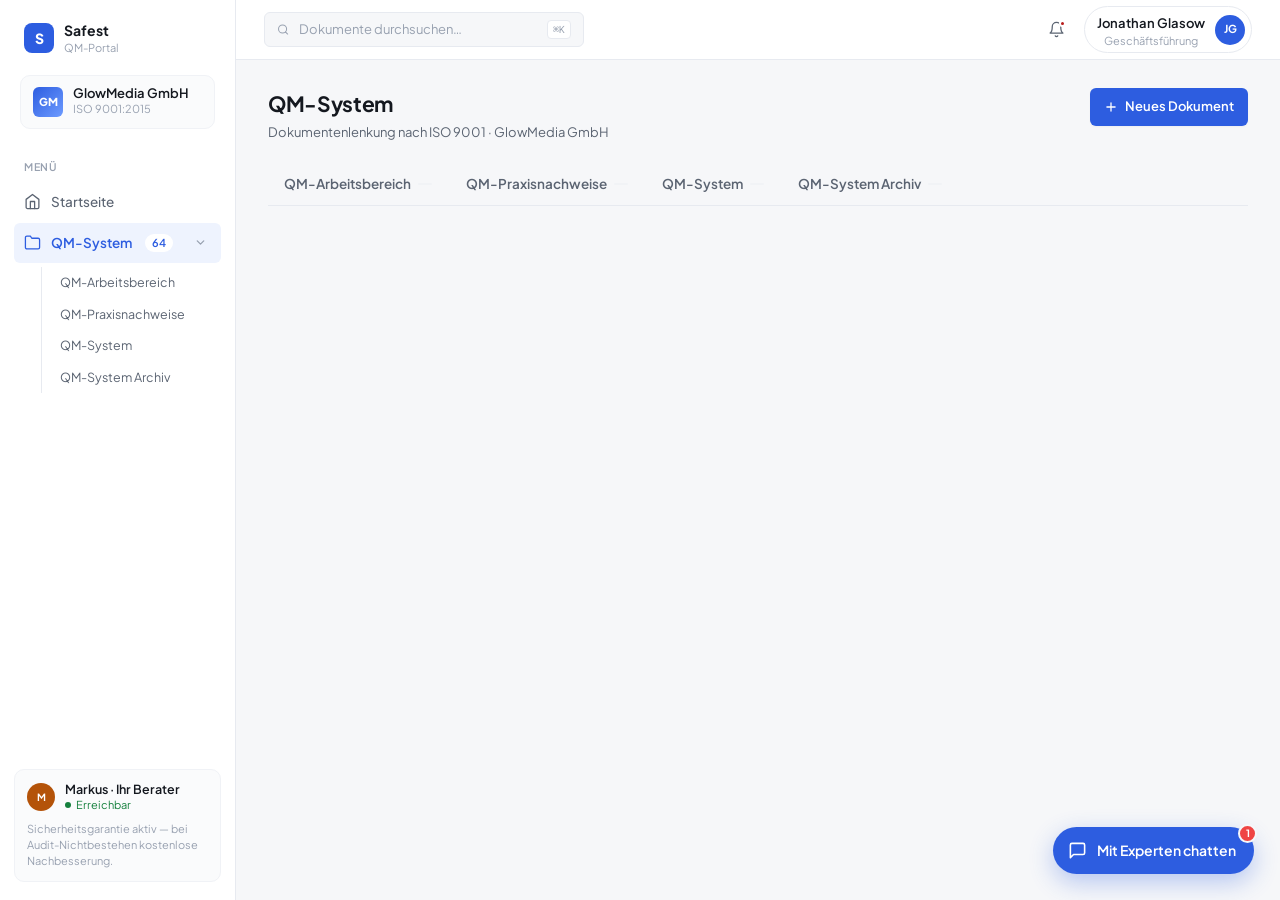
==== qm-system.html @ 7d432a15 "Startseite: Fortschrittsbalken, einklappbares Menue, Experten-Chat - Linkes Untermenue (QM-System) p" ====
<!DOCTYPE html>
<html lang="de">
<head>
  <meta charset="UTF-8" />
  <meta name="viewport" content="width=device-width, initial-scale=1.0" />
  <title>QM-System — QM-Portal · GlowMedia GmbH</title>

  <link rel="preconnect" href="https://fonts.googleapis.com">
  <link rel="preconnect" href="https://fonts.gstatic.com" crossorigin>
  <link href="https://fonts.googleapis.com/css2?family=Plus+Jakarta+Sans:wght@400;500;600;700;800&family=Geist+Mono:wght@400;500&display=swap" rel="stylesheet">

  <link rel="stylesheet" href="styles.css" />
</head>
<body>

<div class="app">

  <!-- ════════ SIDEBAR ════════ -->
  <aside class="sidebar">
    <div class="brand">
      <div class="brand-mark">S</div>
      <div class="brand-text">
        <strong>Safest</strong>
        <span>QM-Portal</span>
      </div>
    </div>

    <div class="customer-block">
      <div class="customer-logo">GM</div>
      <div>
        <div class="customer-block-name">GlowMedia GmbH</div>
        <div class="customer-block-meta">ISO 9001:2015</div>
      </div>
    </div>

    <div class="nav-label">Menü</div>

    <a href="index.html" class="nav-item">
      <svg viewBox="0 0 24 24" fill="none" stroke="currentColor" stroke-width="1.8" stroke-linecap="round" stroke-linejoin="round"><path d="m3 9 9-7 9 7v11a2 2 0 0 1-2 2H5a2 2 0 0 1-2-2z"/><polyline points="9 22 9 12 15 12 15 22"/></svg>
      Startseite
    </a>

    <div class="nav-group">
      <a href="qm-system.html" class="nav-item active">
        <svg viewBox="0 0 24 24" fill="none" stroke="currentColor" stroke-width="1.8" stroke-linecap="round" stroke-linejoin="round"><path d="M22 19a2 2 0 0 1-2 2H4a2 2 0 0 1-2-2V5a2 2 0 0 1 2-2h5l2 3h9a2 2 0 0 1 2 2z"/></svg>
        QM-System
        <span class="nav-badge">64</span>
        <button class="nav-caret" id="nav-caret" aria-label="Untermenü ein-/ausklappen">
          <svg viewBox="0 0 24 24" fill="none" stroke="currentColor" stroke-width="2.4" stroke-linecap="round" stroke-linejoin="round"><polyline points="6 9 12 15 18 9"/></svg>
        </button>
      </a>

      <nav class="nav-sub" id="side-sub">
        <a href="#arbeitsbereich" data-view="arbeitsbereich">QM-Arbeitsbereich</a>
        <a href="#praxisnachweise" data-view="praxisnachweise">QM-Praxisnachweise</a>
        <a href="#system" data-view="system">QM-System</a>
        <a href="#archiv" data-view="archiv">QM-System Archiv</a>
      </nav>
    </div>

    <div class="sidebar-bottom">
      <div class="sidebar-bottom-row">
        <div class="avatar" style="background:#B45309;">M</div>
        <div>
          <strong>Markus · Ihr Berater</strong>
          <span class="status-online">Erreichbar</span>
        </div>
      </div>
      <p>Sicherheitsgarantie aktiv — bei Audit-Nichtbestehen kostenlose Nachbesserung.</p>
    </div>
  </aside>

  <!-- ════════ TOPBAR ════════ -->
  <header class="topbar">
    <div class="topbar-search">
      <svg width="15" height="15" viewBox="0 0 24 24" fill="none" stroke="currentColor" stroke-width="2" stroke-linecap="round" stroke-linejoin="round"><circle cx="11" cy="11" r="8"/><line x1="21" y1="21" x2="16.65" y2="16.65"/></svg>
      <input type="text" placeholder="Dokumente durchsuchen…" />
      <kbd>⌘K</kbd>
    </div>
    <div class="topbar-spacer"></div>
    <div class="topbar-right">
      <button class="icon-btn" aria-label="Benachrichtigungen">
        <svg width="17" height="17" viewBox="0 0 24 24" fill="none" stroke="currentColor" stroke-width="1.8" stroke-linecap="round" stroke-linejoin="round"><path d="M6 8a6 6 0 0 1 12 0c0 7 3 9 3 9H3s3-2 3-9"/><path d="M10.3 21a1.94 1.94 0 0 0 3.4 0"/></svg>
        <span class="dot"></span>
      </button>
      <button class="user-chip">
        <div>
          <span class="user-chip-name">Jonathan Glasow</span>
          <span class="user-chip-role">Geschäftsführung</span>
        </div>
        <div class="avatar" style="background:#2D5DE0;">JG</div>
      </button>
    </div>
  </header>

  <!-- ════════ MAIN ════════ -->
  <main class="main">

    <div class="page-head fade">
      <div>
        <h1>QM-System</h1>
        <div class="sub">Dokumentenlenkung nach ISO 9001 · GlowMedia GmbH</div>
      </div>
      <button class="btn btn-primary">
        <svg width="14" height="14" viewBox="0 0 24 24" fill="none" stroke="currentColor" stroke-width="2.2" stroke-linecap="round" stroke-linejoin="round"><line x1="12" y1="5" x2="12" y2="19"/><line x1="5" y1="12" x2="19" y2="12"/></svg>
        Neues Dokument
      </button>
    </div>

    <!-- TABS -->
    <nav class="tabs fade d1" id="tabs">
      <button class="tab" data-view="arbeitsbereich">QM-Arbeitsbereich <span class="count" id="count-ab"></span></button>
      <button class="tab" data-view="praxisnachweise">QM-Praxisnachweise <span class="count" id="count-pn"></span></button>
      <button class="tab" data-view="system">QM-System <span class="count" id="count-sys"></span></button>
      <button class="tab" data-view="archiv">QM-System Archiv <span class="count" id="count-ar"></span></button>
    </nav>

    <!-- VIEW CONTAINER (JS-rendered) -->
    <div id="view"></div>

  </main>
</div>

<!-- ════════ CHAT-WIDGET ════════ -->
<button class="chat-fab" id="chat-fab">
  <svg viewBox="0 0 24 24" fill="none" stroke="currentColor" stroke-width="2" stroke-linecap="round" stroke-linejoin="round"><path d="M21 15a2 2 0 0 1-2 2H7l-4 4V5a2 2 0 0 1 2-2h14a2 2 0 0 1 2 2z"/></svg>
  <span class="chat-fab-label">Mit Experten chatten</span>
  <span class="fab-badge">1</span>
</button>

<div class="chat-panel" id="chat-panel">
  <header class="chat-head">
    <div class="avatar" style="background:#B45309;">M</div>
    <div class="chat-head-meta">
      <strong>Markus Brandt</strong>
      <span>Ihr QM-Experte · Erreichbar</span>
    </div>
    <button class="chat-close" id="chat-close" aria-label="Chat schließen">
      <svg width="18" height="18" viewBox="0 0 24 24" fill="none" stroke="currentColor" stroke-width="2.2" stroke-linecap="round" stroke-linejoin="round"><line x1="18" y1="6" x2="6" y2="18"/><line x1="6" y1="6" x2="18" y2="18"/></svg>
    </button>
  </header>

  <div class="chat-body" id="chat-body">
    <div class="chat-day">Heute</div>
  </div>

  <div class="chat-suggestions" id="chat-suggestions">
    <button class="chat-chip">Was ist der nächste Schritt?</button>
    <button class="chat-chip">Wie passe ich ein Formblatt an?</button>
    <button class="chat-chip">Wann ist mein Audit?</button>
  </div>

  <form class="chat-input-bar" id="chat-form">
    <input type="text" id="chat-input" placeholder="Nachricht an Markus schreiben…" autocomplete="off" />
    <button type="submit" class="chat-send" aria-label="Senden">
      <svg viewBox="0 0 24 24" fill="none" stroke="currentColor" stroke-width="2" stroke-linecap="round" stroke-linejoin="round"><line x1="22" y1="2" x2="11" y2="13"/><polygon points="22 2 15 22 11 13 2 9 22 2"/></svg>
    </button>
  </form>
</div>

<script src="data.js"></script>
<script src="app.js"></script>
</body>
</html>
---- styles.css ----
/* ============================================
   SAFEST QM-PORTAL — STYLES
   Clean business SaaS · light · table-focused
   ============================================ */

:root {
  /* Surfaces */
  --bg: #F6F7F9;
  --surface: #FFFFFF;
  --surface-2: #FAFBFC;

  /* Brand */
  --primary: #2D5DE0;
  --primary-hover: #2450C4;
  --primary-soft: #EEF3FE;
  --primary-border: #C9D8F8;

  /* Text */
  --text: #14181F;
  --text-soft: #5B6472;
  --text-faint: #98A1B0;

  /* Lines */
  --border: #E7EAF0;
  --border-soft: #F0F2F6;

  /* Status */
  --green: #15803D;       --green-bg: #E7F6ED;
  --amber: #B45309;       --amber-bg: #FCF1DF;
  --gray-s: #5B6472;      --gray-bg: #F1F3F6;
  --red: #B91C1C;         --red-bg: #FBE9E9;
  --violet: #6D28D9;      --violet-bg: #F1EBFD;
  --teal: #0D9488;        --teal-bg: #E4F5F3;
  --orange: #C2570B;      --orange-bg: #FDEFE2;

  /* Radii & shadow */
  --r-sm: 6px;
  --r: 10px;
  --r-lg: 14px;
  --shadow-xs: 0 1px 2px rgba(16, 24, 40, 0.04);
  --shadow: 0 1px 3px rgba(16, 24, 40, 0.06), 0 1px 2px rgba(16, 24, 40, 0.04);
  --shadow-lg: 0 6px 16px rgba(16, 24, 40, 0.08);

  /* Type */
  --font: 'Plus Jakarta Sans', -apple-system, BlinkMacSystemFont, 'Segoe UI', sans-serif;
  --mono: 'Geist Mono', 'SF Mono', Menlo, monospace;
}

/* ── Reset ───────────────────────────────── */
*, *::before, *::after { box-sizing: border-box; margin: 0; padding: 0; }
html { -webkit-text-size-adjust: 100%; }
body {
  font-family: var(--font);
  font-size: 14px;
  line-height: 1.5;
  color: var(--text);
  background: var(--bg);
  -webkit-font-smoothing: antialiased;
  min-height: 100vh;
}
a { color: inherit; text-decoration: none; }
button { font: inherit; cursor: pointer; border: none; background: none; color: inherit; }
ul, ol { list-style: none; }
input, select { font: inherit; }

/* ============================================
   APP SHELL
   ============================================ */
.app {
  display: grid;
  grid-template-columns: 236px 1fr;
  grid-template-rows: 60px 1fr;
  grid-template-areas: "sidebar topbar" "sidebar main";
  min-height: 100vh;
}

/* ── Topbar ──────────────────────────────── */
.topbar {
  grid-area: topbar;
  background: var(--surface);
  border-bottom: 1px solid var(--border);
  display: flex;
  align-items: center;
  gap: 16px;
  padding: 0 28px;
  position: sticky;
  top: 0;
  z-index: 40;
}

.topbar-search {
  display: flex;
  align-items: center;
  gap: 10px;
  background: var(--bg);
  border: 1px solid var(--border);
  border-radius: var(--r-sm);
  padding: 7px 12px;
  width: 320px;
  color: var(--text-faint);
  transition: border-color 0.15s ease, box-shadow 0.15s ease;
}
.topbar-search:focus-within {
  border-color: var(--primary);
  box-shadow: 0 0 0 3px var(--primary-soft);
}
.topbar-search input {
  border: none;
  background: none;
  outline: none;
  width: 100%;
  font-size: 13px;
  color: var(--text);
}
.topbar-search input::placeholder { color: var(--text-faint); }
.topbar-search kbd {
  font-family: var(--mono);
  font-size: 10px;
  color: var(--text-faint);
  background: var(--surface);
  border: 1px solid var(--border);
  border-radius: 4px;
  padding: 1px 5px;
  white-space: nowrap;
}

.topbar-spacer { flex: 1; }

.topbar-right {
  display: flex;
  align-items: center;
  gap: 10px;
}

.icon-btn {
  width: 36px; height: 36px;
  display: grid; place-items: center;
  border-radius: var(--r-sm);
  color: var(--text-soft);
  position: relative;
  transition: background 0.15s ease;
}
.icon-btn:hover { background: var(--bg); }
.icon-btn .dot {
  position: absolute; top: 8px; right: 8px;
  width: 7px; height: 7px;
  background: var(--red);
  border: 2px solid var(--surface);
  border-radius: 50%;
}

.user-chip {
  display: flex;
  align-items: center;
  gap: 10px;
  padding: 5px 6px 5px 12px;
  border: 1px solid var(--border);
  border-radius: 999px;
  transition: border-color 0.15s ease;
}
.user-chip:hover { border-color: #D5DAE3; }
.user-chip-name { font-size: 13px; font-weight: 600; }
.user-chip-role { font-size: 11px; color: var(--text-faint); display: block; line-height: 1.2; }

.avatar {
  width: 30px; height: 30px;
  border-radius: 50%;
  display: grid; place-items: center;
  font-size: 11px;
  font-weight: 700;
  color: #fff;
  flex-shrink: 0;
}

/* ── Sidebar ─────────────────────────────── */
.sidebar {
  grid-area: sidebar;
  background: var(--surface);
  border-right: 1px solid var(--border);
  display: flex;
  flex-direction: column;
  padding: 18px 14px;
  gap: 2px;
}

.brand {
  display: flex;
  align-items: center;
  gap: 10px;
  padding: 4px 10px 18px;
}
.brand-mark {
  width: 30px; height: 30px;
  background: var(--primary);
  color: #fff;
  border-radius: 8px;
  display: grid; place-items: center;
  font-weight: 800;
  font-size: 14px;
}
.brand-text { line-height: 1.15; }
.brand-text strong { font-size: 14px; font-weight: 700; display: block; }
.brand-text span { font-size: 11px; color: var(--text-faint); }

.customer-block {
  margin: 0 6px 16px;
  padding: 10px 12px;
  background: var(--surface-2);
  border: 1px solid var(--border-soft);
  border-radius: var(--r);
  display: flex;
  align-items: center;
  gap: 10px;
}
.customer-logo {
  width: 30px; height: 30px;
  border-radius: var(--r-sm);
  background: linear-gradient(135deg, #2D5DE0, #6D9BFF);
  color: #fff;
  display: grid; place-items: center;
  font-size: 11px;
  font-weight: 800;
}
.customer-block-name { font-size: 13px; font-weight: 600; line-height: 1.2; }
.customer-block-meta { font-size: 11px; color: var(--text-faint); }

.nav-label {
  font-size: 10.5px;
  font-weight: 600;
  text-transform: uppercase;
  letter-spacing: 0.07em;
  color: var(--text-faint);
  padding: 12px 10px 6px;
}

.nav-item {
  display: flex;
  align-items: center;
  gap: 10px;
  padding: 9px 10px;
  border-radius: var(--r-sm);
  font-size: 13.5px;
  font-weight: 500;
  color: var(--text-soft);
  transition: all 0.12s ease;
}
.nav-item:hover { background: var(--bg); color: var(--text); }
.nav-item.active {
  background: var(--primary-soft);
  color: var(--primary);
  font-weight: 600;
}
.nav-item svg { width: 17px; height: 17px; flex-shrink: 0; }
.nav-badge {
  margin-left: auto;
  font-size: 11px;
  font-weight: 600;
  background: var(--primary-soft);
  color: var(--primary);
  border-radius: 999px;
  padding: 1px 7px;
}
.nav-item.active .nav-badge { background: #fff; }

/* Collapsible nav group (QM-System + Untermenü) */
.nav-group { display: flex; flex-direction: column; }
.nav-caret {
  width: 22px; height: 22px;
  display: grid; place-items: center;
  border-radius: 5px;
  color: var(--text-faint);
  margin-left: 6px;
  flex-shrink: 0;
  transition: transform 0.2s ease, background 0.12s ease, color 0.12s ease;
}
.nav-caret:hover { background: rgba(20,24,31,0.06); color: var(--text-soft); }
.nav-caret svg { width: 13px; height: 13px; }
.nav-caret.collapsed { transform: rotate(-90deg); }

/* Sub-nav (Reiter als Sidebar-Unterpunkte sichtbar) */
.nav-sub {
  margin-left: 27px;
  border-left: 1px solid var(--border);
  padding-left: 10px;
  display: flex;
  flex-direction: column;
  gap: 1px;
  margin: 4px 0 4px 27px;
  overflow: hidden;
  max-height: 220px;
  opacity: 1;
  transition: max-height 0.24s ease, opacity 0.18s ease, margin 0.24s ease;
}
.nav-sub.collapsed {
  max-height: 0;
  opacity: 0;
  margin-top: 0;
  margin-bottom: 0;
  pointer-events: none;
}
.nav-sub a {
  font-size: 12.5px;
  color: var(--text-soft);
  padding: 6px 8px;
  border-radius: var(--r-sm);
  transition: all 0.12s ease;
}
.nav-sub a:hover { background: var(--bg); color: var(--text); }
.nav-sub a.active { color: var(--primary); font-weight: 600; background: var(--primary-soft); }

.sidebar-bottom {
  margin-top: auto;
  padding: 12px;
  background: var(--surface-2);
  border: 1px solid var(--border-soft);
  border-radius: var(--r);
}
.sidebar-bottom-row {
  display: flex;
  align-items: center;
  gap: 10px;
  margin-bottom: 8px;
}
.sidebar-bottom-row .avatar { width: 28px; height: 28px; font-size: 10px; }
.sidebar-bottom strong { font-size: 12.5px; font-weight: 600; display: block; line-height: 1.2; }
.sidebar-bottom .status-online {
  font-size: 11px;
  color: var(--green);
  display: flex; align-items: center; gap: 5px;
}
.sidebar-bottom .status-online::before {
  content: ''; width: 6px; height: 6px; border-radius: 50%; background: var(--green);
}
.sidebar-bottom p {
  font-size: 11px;
  color: var(--text-faint);
  line-height: 1.45;
}

/* ── Main ────────────────────────────────── */
.main {
  grid-area: main;
  padding: 28px 32px 64px;
  max-width: 1280px;
  width: 100%;
}

/* ============================================
   PAGE HEADER
   ============================================ */
.page-head {
  display: flex;
  align-items: flex-start;
  justify-content: space-between;
  gap: 20px;
  margin-bottom: 22px;
}
.page-head h1 {
  font-size: 21px;
  font-weight: 700;
  letter-spacing: -0.015em;
  margin-bottom: 3px;
}
.page-head .sub {
  font-size: 13px;
  color: var(--text-soft);
}

/* ============================================
   BUTTONS
   ============================================ */
.btn {
  display: inline-flex;
  align-items: center;
  gap: 7px;
  padding: 9px 14px;
  border-radius: var(--r-sm);
  font-size: 13px;
  font-weight: 600;
  white-space: nowrap;
  transition: all 0.13s ease;
}
.btn-primary { background: var(--primary); color: #fff; box-shadow: var(--shadow-xs); }
.btn-primary:hover { background: var(--primary-hover); }
.btn-ghost {
  background: var(--surface);
  border: 1px solid var(--border);
  color: var(--text-soft);
}
.btn-ghost:hover { border-color: #D5DAE3; color: var(--text); }
.btn-sm { padding: 6px 11px; font-size: 12.5px; }

/* ============================================
   KPI CARDS
   ============================================ */
.kpi-grid {
  display: grid;
  grid-template-columns: repeat(4, 1fr);
  gap: 14px;
  margin-bottom: 22px;
}
.kpi {
  background: var(--surface);
  border: 1px solid var(--border);
  border-radius: var(--r);
  padding: 16px 18px;
  display: flex;
  gap: 14px;
  align-items: flex-start;
  box-shadow: var(--shadow-xs);
}
.kpi-tile {
  width: 40px; height: 40px;
  border-radius: var(--r-sm);
  display: grid; place-items: center;
  flex-shrink: 0;
}
.kpi-tile svg { width: 19px; height: 19px; }
.kpi-tile.blue   { background: var(--primary-soft); color: var(--primary); }
.kpi-tile.green  { background: var(--green-bg); color: var(--green); }
.kpi-tile.amber  { background: var(--amber-bg); color: var(--amber); }
.kpi-tile.violet { background: var(--violet-bg); color: var(--violet); }
.kpi-tile.teal   { background: var(--teal-bg); color: var(--teal); }
.kpi-tile.orange { background: var(--orange-bg); color: var(--orange); }

.kpi-label {
  font-size: 12px;
  font-weight: 500;
  color: var(--text-soft);
  margin-bottom: 2px;
}
.kpi-value {
  font-size: 22px;
  font-weight: 700;
  letter-spacing: -0.02em;
  line-height: 1.15;
  font-variant-numeric: tabular-nums;
}
.kpi-value small { font-size: 13px; font-weight: 600; color: var(--text-faint); margin-left: 2px; }
.kpi-meta {
  font-size: 11.5px;
  color: var(--text-faint);
  margin-top: 2px;
  display: flex; align-items: center; gap: 5px;
}
.kpi-meta.good { color: var(--green); }
.kpi-meta.warn { color: var(--amber); }

/* ============================================
   CARDS / PANELS
   ============================================ */
.panel {
  background: var(--surface);
  border: 1px solid var(--border);
  border-radius: var(--r);
  box-shadow: var(--shadow-xs);
  overflow: hidden;
}
.panel-head {
  display: flex;
  align-items: center;
  justify-content: space-between;
  padding: 14px 18px;
  border-bottom: 1px solid var(--border-soft);
}
.panel-head h2 { font-size: 14.5px; font-weight: 700; }
.panel-head a { font-size: 12.5px; font-weight: 600; color: var(--primary); }
.panel-head a:hover { text-decoration: underline; }

.dash-cols {
  display: grid;
  grid-template-columns: 1.6fr 1fr;
  gap: 14px;
  margin-bottom: 22px;
  align-items: start;
}

/* Task rows (dashboard) */
.task-row {
  display: grid;
  grid-template-columns: 1fr auto auto;
  gap: 14px;
  align-items: center;
  padding: 12px 18px;
  border-bottom: 1px solid var(--border-soft);
  transition: background 0.12s ease;
}
.task-row:last-child { border-bottom: none; }
.task-row:hover { background: var(--surface-2); }
.task-doc {
  display: flex;
  align-items: center;
  gap: 11px;
  min-width: 0;
}
.task-doc-text { min-width: 0; }
.task-doc-title {
  font-size: 13.5px;
  font-weight: 600;
  white-space: nowrap; overflow: hidden; text-overflow: ellipsis;
}
.task-doc-sub { font-size: 12px; color: var(--text-faint); }
.task-due {
  font-family: var(--mono);
  font-size: 11.5px;
  color: var(--text-soft);
  white-space: nowrap;
}

.doc-ico {
  width: 32px; height: 32px;
  border-radius: var(--r-sm);
  display: grid; place-items: center;
  flex-shrink: 0;
  background: var(--gray-bg);
  color: var(--text-soft);
}
.doc-ico svg { width: 15px; height: 15px; }

/* Mini avatar with name */
.owner {
  display: inline-flex;
  align-items: center;
  gap: 7px;
  font-size: 12.5px;
  color: var(--text-soft);
  white-space: nowrap;
}
.owner .avatar { width: 22px; height: 22px; font-size: 9px; }

/* Activity feed */
.feed-item {
  display: flex;
  gap: 11px;
  padding: 11px 18px;
  border-bottom: 1px solid var(--border-soft);
  align-items: flex-start;
}
.feed-item:last-child { border-bottom: none; }
.feed-item .avatar { width: 26px; height: 26px; font-size: 9.5px; margin-top: 1px; }
.feed-text { font-size: 12.5px; color: var(--text-soft); line-height: 1.45; }
.feed-text strong { color: var(--text); font-weight: 600; }
.feed-time {
  font-size: 11px;
  color: var(--text-faint);
  margin-top: 2px;
  display: block;
}

/* ============================================
   STATUS PILLS
   ============================================ */
.pill {
  display: inline-flex;
  align-items: center;
  gap: 6px;
  padding: 3px 9px;
  border-radius: 999px;
  font-size: 11.5px;
  font-weight: 600;
  white-space: nowrap;
}
.pill::before { content: ''; width: 5px; height: 5px; border-radius: 50%; background: currentColor; }
.pill.ok     { background: var(--green-bg); color: var(--green); }
.pill.review { background: var(--amber-bg); color: var(--amber); }
.pill.draft  { background: var(--gray-bg);  color: var(--gray-s); }
.pill.wait   { background: var(--amber-bg); color: var(--amber); }
.pill.open   { background: var(--primary-soft); color: var(--primary); }
.pill.done   { background: var(--green-bg); color: var(--green); }
.pill.arch   { background: var(--gray-bg);  color: var(--text-faint); }

/* ============================================
   TABS
   ============================================ */
.tabs {
  display: flex;
  gap: 2px;
  border-bottom: 1px solid var(--border);
  margin-bottom: 20px;
}
.tab {
  padding: 10px 16px;
  font-size: 13.5px;
  font-weight: 600;
  color: var(--text-soft);
  border-bottom: 2px solid transparent;
  margin-bottom: -1px;
  display: flex;
  align-items: center;
  gap: 7px;
  transition: color 0.13s ease;
}
.tab:hover { color: var(--text); }
.tab.active { color: var(--primary); border-bottom-color: var(--primary); }
.tab .count {
  font-size: 11px;
  font-weight: 600;
  background: var(--gray-bg);
  color: var(--text-soft);
  border-radius: 999px;
  padding: 1px 7px;
}
.tab.active .count { background: var(--primary-soft); color: var(--primary); }

/* ============================================
   FOLDER CARDS
   ============================================ */
.folder-grid {
  display: grid;
  grid-template-columns: repeat(2, 1fr);
  gap: 14px;
}
.folder-card {
  background: var(--surface);
  border: 1px solid var(--border);
  border-radius: var(--r);
  padding: 18px;
  display: flex;
  gap: 14px;
  align-items: flex-start;
  cursor: pointer;
  transition: all 0.15s ease;
  box-shadow: var(--shadow-xs);
}
.folder-card:hover {
  border-color: var(--primary-border);
  box-shadow: var(--shadow);
  transform: translateY(-1px);
}
.folder-tile {
  width: 42px; height: 42px;
  border-radius: var(--r-sm);
  display: grid; place-items: center;
  flex-shrink: 0;
}
.folder-tile svg { width: 20px; height: 20px; }
.folder-tile.blue   { background: var(--primary-soft); color: var(--primary); }
.folder-tile.violet { background: var(--violet-bg); color: var(--violet); }
.folder-tile.teal   { background: var(--teal-bg); color: var(--teal); }
.folder-tile.orange { background: var(--orange-bg); color: var(--orange); }

.folder-info { flex: 1; min-width: 0; }
.folder-name { font-size: 14px; font-weight: 700; margin-bottom: 2px; }
.folder-desc { font-size: 12.5px; color: var(--text-soft); margin-bottom: 8px; }
.folder-meta {
  display: flex;
  align-items: center;
  gap: 12px;
  font-size: 12px;
  color: var(--text-faint);
}
.folder-meta strong { color: var(--text-soft); font-weight: 600; }
.folder-arrow { color: var(--text-faint); align-self: center; transition: transform 0.15s ease, color 0.15s ease; }
.folder-card:hover .folder-arrow { transform: translateX(2px); color: var(--primary); }

/* Mini folder cards (dashboard quick access) */
.folder-grid.mini { grid-template-columns: repeat(4, 1fr); }
.folder-grid.mini .folder-card { padding: 14px; flex-direction: column; gap: 10px; }
.folder-grid.mini .folder-desc { display: none; }
.folder-grid.mini .folder-arrow { display: none; }
.folder-grid.mini .folder-name { font-size: 13px; }

/* ============================================
   TOOLBAR (search + filter above tables)
   ============================================ */
.toolbar {
  display: flex;
  align-items: center;
  gap: 10px;
  padding: 14px 18px;
  border-bottom: 1px solid var(--border-soft);
}
.toolbar .spacer { flex: 1; }

.search-field {
  display: flex;
  align-items: center;
  gap: 8px;
  background: var(--bg);
  border: 1px solid var(--border);
  border-radius: var(--r-sm);
  padding: 7px 11px;
  width: 260px;
  color: var(--text-faint);
  transition: border-color 0.15s ease, box-shadow 0.15s ease;
}
.search-field:focus-within {
  border-color: var(--primary);
  box-shadow: 0 0 0 3px var(--primary-soft);
}
.search-field input {
  border: none; background: none; outline: none;
  width: 100%;
  font-size: 13px;
  color: var(--text);
}
.search-field input::placeholder { color: var(--text-faint); }

.select-field {
  position: relative;
}
.select-field select {
  appearance: none;
  background: var(--surface);
  border: 1px solid var(--border);
  border-radius: var(--r-sm);
  padding: 7px 30px 7px 11px;
  font-size: 13px;
  font-weight: 500;
  color: var(--text-soft);
  cursor: pointer;
  outline: none;
}
.select-field select:focus { border-color: var(--primary); }
.select-field::after {
  content: '';
  position: absolute;
  right: 11px; top: 50%;
  transform: translateY(-65%) rotate(45deg);
  width: 6px; height: 6px;
  border-right: 1.5px solid var(--text-faint);
  border-bottom: 1.5px solid var(--text-faint);
  pointer-events: none;
}

/* ============================================
   BREADCRUMB
   ============================================ */
.crumbs {
  display: flex;
  align-items: center;
  gap: 8px;
  font-size: 13px;
  color: var(--text-faint);
  margin-bottom: 14px;
}
.crumbs a { color: var(--text-soft); font-weight: 500; }
.crumbs a:hover { color: var(--primary); }
.crumbs .sep { color: var(--text-faint); }
.crumbs strong { color: var(--text); font-weight: 600; }

/* ============================================
   TABLE
   ============================================ */
.table-wrap { overflow-x: auto; }
table {
  width: 100%;
  border-collapse: collapse;
  font-size: 13.5px;
}
thead th {
  text-align: left;
  font-size: 11px;
  font-weight: 600;
  text-transform: uppercase;
  letter-spacing: 0.05em;
  color: var(--text-faint);
  padding: 10px 18px;
  border-bottom: 1px solid var(--border-soft);
  background: var(--surface-2);
  white-space: nowrap;
}
tbody td {
  padding: 11px 18px;
  border-bottom: 1px solid var(--border-soft);
  vertical-align: middle;
}
tbody tr { transition: background 0.1s ease; }
tbody tr:hover { background: var(--surface-2); }
tbody tr:last-child td { border-bottom: none; }

.cell-doc {
  display: flex;
  align-items: center;
  gap: 11px;
  min-width: 0;
}
.cell-doc-title { font-weight: 600; white-space: nowrap; overflow: hidden; text-overflow: ellipsis; max-width: 380px; }
.doc-id {
  font-family: var(--mono);
  font-size: 11.5px;
  color: var(--text-faint);
  display: block;
}
td .mono { font-family: var(--mono); font-size: 12px; color: var(--text-soft); }
.cell-actions { text-align: right; }
.cell-actions button {
  width: 28px; height: 28px;
  border-radius: var(--r-sm);
  display: inline-grid; place-items: center;
  color: var(--text-faint);
}
.cell-actions button:hover { background: var(--gray-bg); color: var(--text); }

.table-footer {
  display: flex;
  align-items: center;
  justify-content: space-between;
  padding: 12px 18px;
  font-size: 12.5px;
  color: var(--text-faint);
}

.empty-state {
  padding: 48px 20px;
  text-align: center;
  color: var(--text-faint);
  font-size: 13.5px;
}
.empty-state svg { width: 28px; height: 28px; margin-bottom: 8px; opacity: 0.5; }

/* ============================================
   ANIMATIONS — restrained
   ============================================ */
@keyframes fadeUp {
  from { opacity: 0; transform: translateY(6px); }
  to { opacity: 1; transform: none; }
}
.fade { animation: fadeUp 0.4s cubic-bezier(.2,.7,.3,1) both; }
.d1 { animation-delay: 0.04s; }
.d2 { animation-delay: 0.09s; }
.d3 { animation-delay: 0.14s; }
.d4 { animation-delay: 0.19s; }

/* ============================================
   PROGRESS CARD (Startseite)
   ============================================ */
.progress-card {
  background: var(--surface);
  border: 1px solid var(--border);
  border-radius: var(--r);
  box-shadow: var(--shadow-xs);
  padding: 20px 22px;
  margin-bottom: 22px;
}
.progress-card-head {
  display: flex;
  align-items: flex-start;
  justify-content: space-between;
  gap: 16px;
  margin-bottom: 14px;
}
.progress-eyebrow {
  font-size: 11px;
  font-weight: 600;
  text-transform: uppercase;
  letter-spacing: 0.06em;
  color: var(--text-faint);
  margin-bottom: 5px;
}
.progress-step { font-size: 14.5px; color: var(--text-soft); }
.progress-step strong { color: var(--text); font-weight: 700; }
.progress-pct {
  font-size: 28px;
  font-weight: 800;
  letter-spacing: -0.02em;
  color: var(--primary);
  line-height: 1;
  font-variant-numeric: tabular-nums;
}
.progress-pct small { font-size: 16px; font-weight: 700; }

.progress-track {
  height: 9px;
  background: var(--bg);
  border-radius: 999px;
  overflow: hidden;
  margin-bottom: 18px;
}
.progress-fill {
  height: 100%;
  width: 0;
  border-radius: 999px;
  background: linear-gradient(90deg, var(--primary), #6D9BFF);
  transition: width 1.1s cubic-bezier(.3,.7,.3,1);
}

/* Stepper */
.stepper {
  display: flex;
  gap: 0;
}
.step {
  flex: 1;
  display: flex;
  flex-direction: column;
  align-items: center;
  gap: 8px;
  position: relative;
  text-align: center;
}
.step::before {
  content: '';
  position: absolute;
  top: 8px;
  left: -50%;
  width: 100%;
  height: 2px;
  background: var(--border);
}
.step:first-child::before { display: none; }
.step.done::before { background: var(--primary); }
.step.current::before { background: linear-gradient(90deg, var(--primary), var(--border)); }
.step-dot {
  width: 18px; height: 18px;
  border-radius: 50%;
  background: var(--surface);
  border: 2px solid var(--border);
  display: grid; place-items: center;
  position: relative;
  z-index: 1;
  flex-shrink: 0;
}
.step-dot svg { width: 10px; height: 10px; color: #fff; }
.step.done .step-dot { background: var(--primary); border-color: var(--primary); }
.step.current .step-dot {
  border-color: var(--primary);
  box-shadow: 0 0 0 4px var(--primary-soft);
}
.step.current .step-dot::after {
  content: '';
  width: 7px; height: 7px;
  border-radius: 50%;
  background: var(--primary);
}
.step-label {
  font-size: 11.5px;
  font-weight: 500;
  color: var(--text-faint);
  line-height: 1.25;
  max-width: 96px;
}
.step.done .step-label { color: var(--text-soft); }
.step.current .step-label { color: var(--primary); font-weight: 700; }

/* ============================================
   CHAT WIDGET (Experten-Chat)
   ============================================ */
.chat-fab {
  position: fixed;
  right: 26px;
  bottom: 26px;
  z-index: 80;
  display: flex;
  align-items: center;
  gap: 10px;
  background: var(--primary);
  color: #fff;
  padding: 13px 18px 13px 15px;
  border-radius: 999px;
  font-size: 14px;
  font-weight: 600;
  box-shadow: 0 8px 24px rgba(45, 93, 224, 0.32);
  transition: transform 0.16s ease, box-shadow 0.16s ease, opacity 0.2s ease;
}
.chat-fab:hover { transform: translateY(-2px); box-shadow: 0 12px 30px rgba(45, 93, 224, 0.4); }
.chat-fab svg { width: 19px; height: 19px; }
.chat-fab .fab-badge {
  position: absolute;
  top: -3px; right: -3px;
  min-width: 19px; height: 19px;
  background: #EF4444;
  border: 2px solid var(--bg);
  border-radius: 999px;
  font-size: 10px;
  font-weight: 700;
  display: grid; place-items: center;
  padding: 0 4px;
}
.chat-fab.hidden { opacity: 0; pointer-events: none; transform: scale(0.9); }

.chat-panel {
  position: fixed;
  right: 26px;
  bottom: 26px;
  z-index: 90;
  width: 380px;
  max-width: calc(100vw - 36px);
  height: 560px;
  max-height: calc(100vh - 52px);
  background: var(--surface);
  border: 1px solid var(--border);
  border-radius: 16px;
  box-shadow: 0 20px 50px rgba(16, 24, 40, 0.22);
  display: flex;
  flex-direction: column;
  overflow: hidden;
  opacity: 0;
  transform: translateY(16px) scale(0.98);
  pointer-events: none;
  transition: opacity 0.2s ease, transform 0.2s cubic-bezier(.3,.7,.3,1);
}
.chat-panel.open {
  opacity: 1;
  transform: none;
  pointer-events: auto;
}

.chat-head {
  display: flex;
  align-items: center;
  gap: 12px;
  padding: 15px 16px;
  background: var(--primary);
  color: #fff;
}
.chat-head .avatar { width: 38px; height: 38px; font-size: 13px; box-shadow: 0 0 0 2px rgba(255,255,255,0.25); }
.chat-head-meta { flex: 1; line-height: 1.25; }
.chat-head-meta strong { font-size: 14.5px; font-weight: 700; display: block; }
.chat-head-meta span {
  font-size: 11.5px;
  opacity: 0.9;
  display: flex; align-items: center; gap: 6px;
}
.chat-head-meta span::before {
  content: ''; width: 7px; height: 7px; border-radius: 50%;
  background: #4ADE80; box-shadow: 0 0 0 2px rgba(74,222,128,0.3);
}
.chat-close {
  width: 30px; height: 30px;
  border-radius: 7px;
  display: grid; place-items: center;
  color: #fff;
  opacity: 0.85;
  transition: background 0.12s ease, opacity 0.12s ease;
}
.chat-close:hover { background: rgba(255,255,255,0.18); opacity: 1; }

.chat-body {
  flex: 1;
  overflow-y: auto;
  padding: 18px 16px;
  display: flex;
  flex-direction: column;
  gap: 12px;
  background: var(--surface-2);
}
.chat-day {
  text-align: center;
  font-size: 11px;
  color: var(--text-faint);
  margin: 2px 0;
}
.msg {
  display: flex;
  gap: 9px;
  max-width: 86%;
  align-items: flex-end;
}
.msg .avatar { width: 26px; height: 26px; font-size: 9.5px; flex-shrink: 0; }
.msg-bubble {
  padding: 10px 13px;
  border-radius: 14px;
  font-size: 13.5px;
  line-height: 1.5;
}
.msg-time {
  font-size: 10px;
  color: var(--text-faint);
  margin-top: 4px;
  display: block;
}
.msg.in .msg-bubble {
  background: var(--surface);
  border: 1px solid var(--border);
  border-bottom-left-radius: 4px;
  color: var(--text);
}
.msg.out {
  align-self: flex-end;
  flex-direction: row-reverse;
}
.msg.out .msg-bubble {
  background: var(--primary);
  color: #fff;
  border-bottom-right-radius: 4px;
}
.msg.out .msg-time { text-align: right; }

.typing { display: flex; gap: 4px; padding: 12px 14px; }
.typing span {
  width: 7px; height: 7px;
  border-radius: 50%;
  background: var(--text-faint);
  animation: blink 1.2s infinite both;
}
.typing span:nth-child(2) { animation-delay: 0.2s; }
.typing span:nth-child(3) { animation-delay: 0.4s; }
@keyframes blink {
  0%, 60%, 100% { opacity: 0.25; transform: translateY(0); }
  30% { opacity: 1; transform: translateY(-3px); }
}

.chat-suggestions {
  display: flex;
  flex-wrap: wrap;
  gap: 7px;
  padding: 0 16px 12px;
  background: var(--surface-2);
}
.chat-chip {
  font-size: 12px;
  font-weight: 500;
  color: var(--primary);
  background: var(--primary-soft);
  border: 1px solid var(--primary-border);
  border-radius: 999px;
  padding: 6px 12px;
  transition: background 0.12s ease;
}
.chat-chip:hover { background: #E2EBFD; }

.chat-input-bar {
  display: flex;
  align-items: center;
  gap: 8px;
  padding: 12px 14px;
  border-top: 1px solid var(--border);
  background: var(--surface);
}
.chat-input-bar input {
  flex: 1;
  border: 1px solid var(--border);
  border-radius: 999px;
  padding: 10px 15px;
  font-size: 13.5px;
  outline: none;
  background: var(--bg);
  transition: border-color 0.15s ease, box-shadow 0.15s ease;
}
.chat-input-bar input:focus { border-color: var(--primary); box-shadow: 0 0 0 3px var(--primary-soft); background: var(--surface); }
.chat-send {
  width: 40px; height: 40px;
  border-radius: 50%;
  background: var(--primary);
  color: #fff;
  display: grid; place-items: center;
  flex-shrink: 0;
  transition: background 0.13s ease;
}
.chat-send:hover { background: var(--primary-hover); }
.chat-send svg { width: 17px; height: 17px; }

/* ============================================
   RESPONSIVE
   ============================================ */
@media (max-width: 1080px) {
  .kpi-grid { grid-template-columns: repeat(2, 1fr); }
  .dash-cols { grid-template-columns: 1fr; }
  .folder-grid.mini { grid-template-columns: repeat(2, 1fr); }
}
@media (max-width: 860px) {
  .app { grid-template-columns: 1fr; grid-template-areas: "topbar" "main"; }
  .sidebar { display: none; }
  .folder-grid { grid-template-columns: 1fr; }
  .main { padding: 20px 16px 48px; }
  .topbar-search { display: none; }
  .stepper { overflow-x: auto; }
  .step { min-width: 92px; }
  .chat-panel { right: 0; bottom: 0; width: 100vw; height: 100vh; max-height: 100vh; border-radius: 0; }
  .chat-fab { right: 16px; bottom: 16px; }
  .chat-fab .chat-fab-label { display: none; }
}
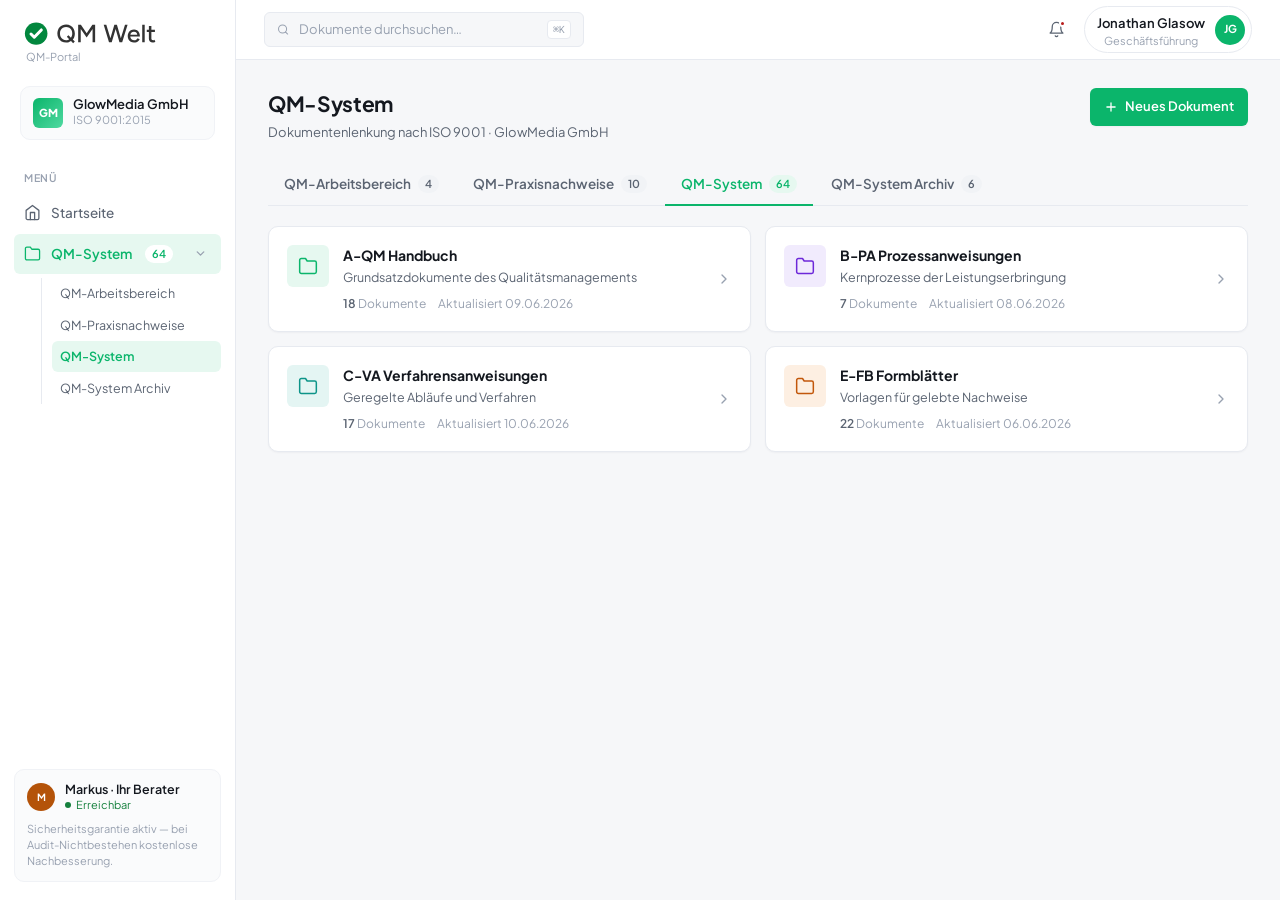
==== commit f11acb75: "Rebrand zu QM Welt: Logo, grünes Theme (#0BB56B), Experten-Chat & Schnellzugriff entfernt - Sidebar-" ====
--- a/qm-system.html
+++ b/qm-system.html
@@ -18,11 +18,8 @@
   <!-- ════════ SIDEBAR ════════ -->
   <aside class="sidebar">
     <div class="brand">
-      <div class="brand-mark">S</div>
-      <div class="brand-text">
-        <strong>Safest</strong>
-        <span>QM-Portal</span>
-      </div>
+      <img class="brand-logo" src="qm-welt-logo.svg" alt="QM Welt" />
+      <span class="brand-sub">QM-Portal</span>
     </div>
 
     <div class="customer-block">
@@ -88,7 +85,7 @@
           <span class="user-chip-name">Jonathan Glasow</span>
           <span class="user-chip-role">Geschäftsführung</span>
         </div>
-        <div class="avatar" style="background:#2D5DE0;">JG</div>
+        <div class="avatar" style="background:#0BB56B;">JG</div>
       </button>
     </div>
   </header>
@@ -121,43 +118,6 @@
   </main>
 </div>
 
-<!-- ════════ CHAT-WIDGET ════════ -->
-<button class="chat-fab" id="chat-fab">
-  <svg viewBox="0 0 24 24" fill="none" stroke="currentColor" stroke-width="2" stroke-linecap="round" stroke-linejoin="round"><path d="M21 15a2 2 0 0 1-2 2H7l-4 4V5a2 2 0 0 1 2-2h14a2 2 0 0 1 2 2z"/></svg>
-  <span class="chat-fab-label">Mit Experten chatten</span>
-  <span class="fab-badge">1</span>
-</button>
-
-<div class="chat-panel" id="chat-panel">
-  <header class="chat-head">
-    <div class="avatar" style="background:#B45309;">M</div>
-    <div class="chat-head-meta">
-      <strong>Markus Brandt</strong>
-      <span>Ihr QM-Experte · Erreichbar</span>
-    </div>
-    <button class="chat-close" id="chat-close" aria-label="Chat schließen">
-      <svg width="18" height="18" viewBox="0 0 24 24" fill="none" stroke="currentColor" stroke-width="2.2" stroke-linecap="round" stroke-linejoin="round"><line x1="18" y1="6" x2="6" y2="18"/><line x1="6" y1="6" x2="18" y2="18"/></svg>
-    </button>
-  </header>
-
-  <div class="chat-body" id="chat-body">
-    <div class="chat-day">Heute</div>
-  </div>
-
-  <div class="chat-suggestions" id="chat-suggestions">
-    <button class="chat-chip">Was ist der nächste Schritt?</button>
-    <button class="chat-chip">Wie passe ich ein Formblatt an?</button>
-    <button class="chat-chip">Wann ist mein Audit?</button>
-  </div>
-
-  <form class="chat-input-bar" id="chat-form">
-    <input type="text" id="chat-input" placeholder="Nachricht an Markus schreiben…" autocomplete="off" />
-    <button type="submit" class="chat-send" aria-label="Senden">
-      <svg viewBox="0 0 24 24" fill="none" stroke="currentColor" stroke-width="2" stroke-linecap="round" stroke-linejoin="round"><line x1="22" y1="2" x2="11" y2="13"/><polygon points="22 2 15 22 11 13 2 9 22 2"/></svg>
-    </button>
-  </form>
-</div>
-
 <script src="data.js"></script>
 <script src="app.js"></script>
 </body>
--- a/styles.css
+++ b/styles.css
@@ -1,5 +1,5 @@
 /* ============================================
-   SAFEST QM-PORTAL — STYLES
+   QM WELT QM-PORTAL — STYLES
    Clean business SaaS · light · table-focused
    ============================================ */
 
@@ -10,10 +10,10 @@
   --surface-2: #FAFBFC;
 
   /* Brand */
-  --primary: #2D5DE0;
-  --primary-hover: #2450C4;
-  --primary-soft: #EEF3FE;
-  --primary-border: #C9D8F8;
+  --primary: #0BB56B;
+  --primary-hover: #099E5C;
+  --primary-soft: #E6F8F0;
+  --primary-border: #AEE6CE;
 
   /* Text */
   --text: #14181F;
@@ -185,22 +185,22 @@
 
 .brand {
   display: flex;
-  align-items: center;
-  gap: 10px;
+  flex-direction: column;
+  align-items: flex-start;
+  gap: 4px;
   padding: 4px 10px 18px;
 }
-.brand-mark {
-  width: 30px; height: 30px;
-  background: var(--primary);
-  color: #fff;
-  border-radius: 8px;
-  display: grid; place-items: center;
-  font-weight: 800;
-  font-size: 14px;
-}
-.brand-text { line-height: 1.15; }
-.brand-text strong { font-size: 14px; font-weight: 700; display: block; }
-.brand-text span { font-size: 11px; color: var(--text-faint); }
+.brand-logo {
+  width: 132px;
+  max-width: 100%;
+  height: auto;
+  display: block;
+}
+.brand-sub {
+  font-size: 11px;
+  color: var(--text-faint);
+  padding-left: 2px;
+}
 
 .customer-block {
   margin: 0 6px 16px;
@@ -215,7 +215,7 @@
 .customer-logo {
   width: 30px; height: 30px;
   border-radius: var(--r-sm);
-  background: linear-gradient(135deg, #2D5DE0, #6D9BFF);
+  background: linear-gradient(135deg, #0BB56B, #4FD9A0);
   color: #fff;
   display: grid; place-items: center;
   font-size: 11px;
@@ -871,7 +871,7 @@
   height: 100%;
   width: 0;
   border-radius: 999px;
-  background: linear-gradient(90deg, var(--primary), #6D9BFF);
+  background: linear-gradient(90deg, var(--primary), #4FD9A0);
   transition: width 1.1s cubic-bezier(.3,.7,.3,1);
 }
 
@@ -934,214 +934,6 @@
 .step.current .step-label { color: var(--primary); font-weight: 700; }
 
 /* ============================================
-   CHAT WIDGET (Experten-Chat)
-   ============================================ */
-.chat-fab {
-  position: fixed;
-  right: 26px;
-  bottom: 26px;
-  z-index: 80;
-  display: flex;
-  align-items: center;
-  gap: 10px;
-  background: var(--primary);
-  color: #fff;
-  padding: 13px 18px 13px 15px;
-  border-radius: 999px;
-  font-size: 14px;
-  font-weight: 600;
-  box-shadow: 0 8px 24px rgba(45, 93, 224, 0.32);
-  transition: transform 0.16s ease, box-shadow 0.16s ease, opacity 0.2s ease;
-}
-.chat-fab:hover { transform: translateY(-2px); box-shadow: 0 12px 30px rgba(45, 93, 224, 0.4); }
-.chat-fab svg { width: 19px; height: 19px; }
-.chat-fab .fab-badge {
-  position: absolute;
-  top: -3px; right: -3px;
-  min-width: 19px; height: 19px;
-  background: #EF4444;
-  border: 2px solid var(--bg);
-  border-radius: 999px;
-  font-size: 10px;
-  font-weight: 700;
-  display: grid; place-items: center;
-  padding: 0 4px;
-}
-.chat-fab.hidden { opacity: 0; pointer-events: none; transform: scale(0.9); }
-
-.chat-panel {
-  position: fixed;
-  right: 26px;
-  bottom: 26px;
-  z-index: 90;
-  width: 380px;
-  max-width: calc(100vw - 36px);
-  height: 560px;
-  max-height: calc(100vh - 52px);
-  background: var(--surface);
-  border: 1px solid var(--border);
-  border-radius: 16px;
-  box-shadow: 0 20px 50px rgba(16, 24, 40, 0.22);
-  display: flex;
-  flex-direction: column;
-  overflow: hidden;
-  opacity: 0;
-  transform: translateY(16px) scale(0.98);
-  pointer-events: none;
-  transition: opacity 0.2s ease, transform 0.2s cubic-bezier(.3,.7,.3,1);
-}
-.chat-panel.open {
-  opacity: 1;
-  transform: none;
-  pointer-events: auto;
-}
-
-.chat-head {
-  display: flex;
-  align-items: center;
-  gap: 12px;
-  padding: 15px 16px;
-  background: var(--primary);
-  color: #fff;
-}
-.chat-head .avatar { width: 38px; height: 38px; font-size: 13px; box-shadow: 0 0 0 2px rgba(255,255,255,0.25); }
-.chat-head-meta { flex: 1; line-height: 1.25; }
-.chat-head-meta strong { font-size: 14.5px; font-weight: 700; display: block; }
-.chat-head-meta span {
-  font-size: 11.5px;
-  opacity: 0.9;
-  display: flex; align-items: center; gap: 6px;
-}
-.chat-head-meta span::before {
-  content: ''; width: 7px; height: 7px; border-radius: 50%;
-  background: #4ADE80; box-shadow: 0 0 0 2px rgba(74,222,128,0.3);
-}
-.chat-close {
-  width: 30px; height: 30px;
-  border-radius: 7px;
-  display: grid; place-items: center;
-  color: #fff;
-  opacity: 0.85;
-  transition: background 0.12s ease, opacity 0.12s ease;
-}
-.chat-close:hover { background: rgba(255,255,255,0.18); opacity: 1; }
-
-.chat-body {
-  flex: 1;
-  overflow-y: auto;
-  padding: 18px 16px;
-  display: flex;
-  flex-direction: column;
-  gap: 12px;
-  background: var(--surface-2);
-}
-.chat-day {
-  text-align: center;
-  font-size: 11px;
-  color: var(--text-faint);
-  margin: 2px 0;
-}
-.msg {
-  display: flex;
-  gap: 9px;
-  max-width: 86%;
-  align-items: flex-end;
-}
-.msg .avatar { width: 26px; height: 26px; font-size: 9.5px; flex-shrink: 0; }
-.msg-bubble {
-  padding: 10px 13px;
-  border-radius: 14px;
-  font-size: 13.5px;
-  line-height: 1.5;
-}
-.msg-time {
-  font-size: 10px;
-  color: var(--text-faint);
-  margin-top: 4px;
-  display: block;
-}
-.msg.in .msg-bubble {
-  background: var(--surface);
-  border: 1px solid var(--border);
-  border-bottom-left-radius: 4px;
-  color: var(--text);
-}
-.msg.out {
-  align-self: flex-end;
-  flex-direction: row-reverse;
-}
-.msg.out .msg-bubble {
-  background: var(--primary);
-  color: #fff;
-  border-bottom-right-radius: 4px;
-}
-.msg.out .msg-time { text-align: right; }
-
-.typing { display: flex; gap: 4px; padding: 12px 14px; }
-.typing span {
-  width: 7px; height: 7px;
-  border-radius: 50%;
-  background: var(--text-faint);
-  animation: blink 1.2s infinite both;
-}
-.typing span:nth-child(2) { animation-delay: 0.2s; }
-.typing span:nth-child(3) { animation-delay: 0.4s; }
-@keyframes blink {
-  0%, 60%, 100% { opacity: 0.25; transform: translateY(0); }
-  30% { opacity: 1; transform: translateY(-3px); }
-}
-
-.chat-suggestions {
-  display: flex;
-  flex-wrap: wrap;
-  gap: 7px;
-  padding: 0 16px 12px;
-  background: var(--surface-2);
-}
-.chat-chip {
-  font-size: 12px;
-  font-weight: 500;
-  color: var(--primary);
-  background: var(--primary-soft);
-  border: 1px solid var(--primary-border);
-  border-radius: 999px;
-  padding: 6px 12px;
-  transition: background 0.12s ease;
-}
-.chat-chip:hover { background: #E2EBFD; }
-
-.chat-input-bar {
-  display: flex;
-  align-items: center;
-  gap: 8px;
-  padding: 12px 14px;
-  border-top: 1px solid var(--border);
-  background: var(--surface);
-}
-.chat-input-bar input {
-  flex: 1;
-  border: 1px solid var(--border);
-  border-radius: 999px;
-  padding: 10px 15px;
-  font-size: 13.5px;
-  outline: none;
-  background: var(--bg);
-  transition: border-color 0.15s ease, box-shadow 0.15s ease;
-}
-.chat-input-bar input:focus { border-color: var(--primary); box-shadow: 0 0 0 3px var(--primary-soft); background: var(--surface); }
-.chat-send {
-  width: 40px; height: 40px;
-  border-radius: 50%;
-  background: var(--primary);
-  color: #fff;
-  display: grid; place-items: center;
-  flex-shrink: 0;
-  transition: background 0.13s ease;
-}
-.chat-send:hover { background: var(--primary-hover); }
-.chat-send svg { width: 17px; height: 17px; }
-
-/* ============================================
    RESPONSIVE
    ============================================ */
 @media (max-width: 1080px) {
@@ -1157,7 +949,4 @@
   .topbar-search { display: none; }
   .stepper { overflow-x: auto; }
   .step { min-width: 92px; }
-  .chat-panel { right: 0; bottom: 0; width: 100vw; height: 100vh; max-height: 100vh; border-radius: 0; }
-  .chat-fab { right: 16px; bottom: 16px; }
-  .chat-fab .chat-fab-label { display: none; }
-}
+}
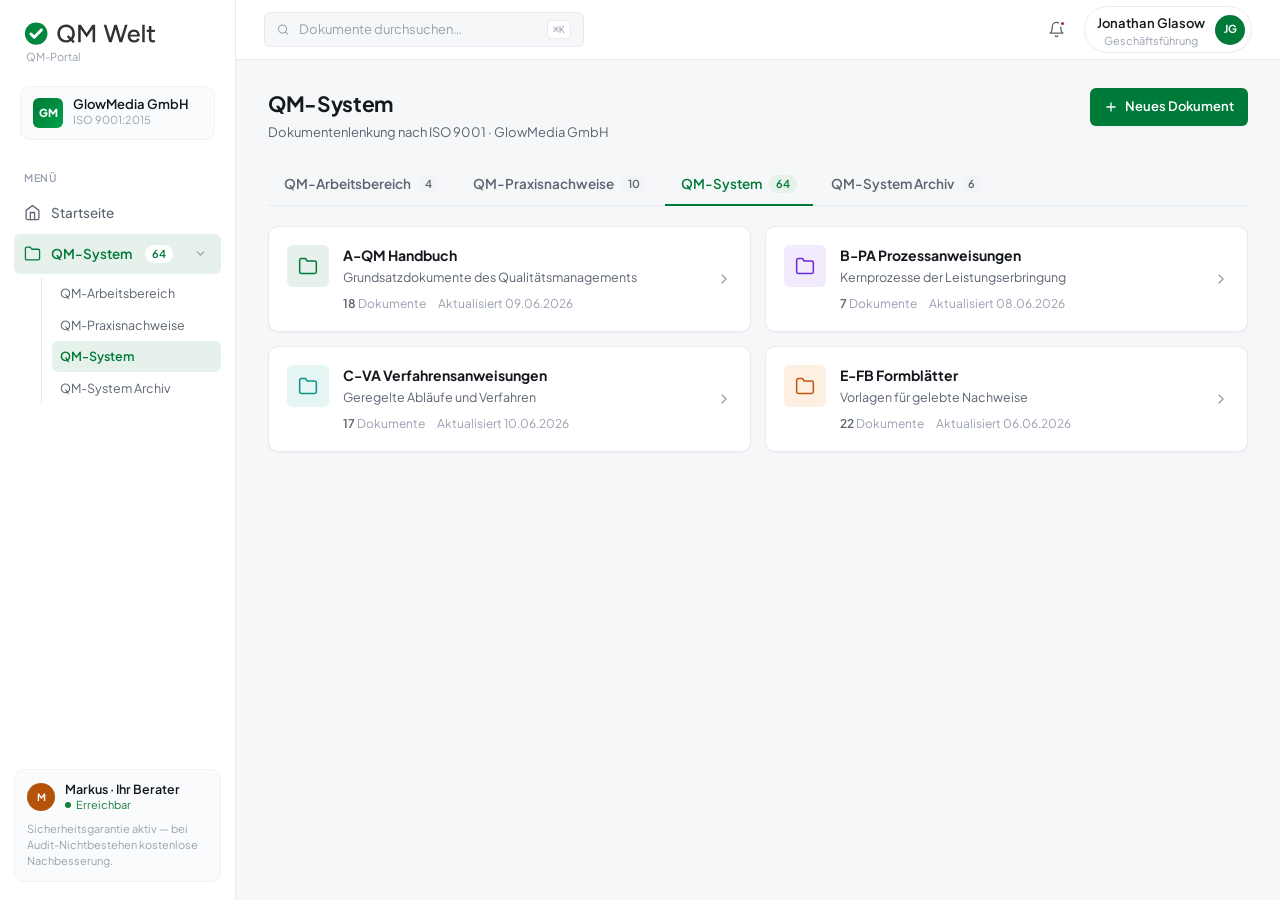
==== commit 5cfa582b: "Theme: Markengrün von qm-welt.de übernommen (#007A38 / Hover #00612D) Ersetzt das vorläufige #0BB56B" ====
--- a/qm-system.html
+++ b/qm-system.html
@@ -85,7 +85,7 @@
           <span class="user-chip-name">Jonathan Glasow</span>
           <span class="user-chip-role">Geschäftsführung</span>
         </div>
-        <div class="avatar" style="background:#0BB56B;">JG</div>
+        <div class="avatar" style="background:#007A38;">JG</div>
       </button>
     </div>
   </header>
--- a/styles.css
+++ b/styles.css
@@ -10,10 +10,10 @@
   --surface-2: #FAFBFC;
 
   /* Brand */
-  --primary: #0BB56B;
-  --primary-hover: #099E5C;
-  --primary-soft: #E6F8F0;
-  --primary-border: #AEE6CE;
+  --primary: #007A38;
+  --primary-hover: #00612D;
+  --primary-soft: #E5F1EA;
+  --primary-border: #A8D4BD;
 
   /* Text */
   --text: #14181F;
@@ -215,7 +215,7 @@
 .customer-logo {
   width: 30px; height: 30px;
   border-radius: var(--r-sm);
-  background: linear-gradient(135deg, #0BB56B, #4FD9A0);
+  background: linear-gradient(135deg, #007A38, #00A04A);
   color: #fff;
   display: grid; place-items: center;
   font-size: 11px;
@@ -871,7 +871,7 @@
   height: 100%;
   width: 0;
   border-radius: 999px;
-  background: linear-gradient(90deg, var(--primary), #4FD9A0);
+  background: linear-gradient(90deg, var(--primary), #00A04A);
   transition: width 1.1s cubic-bezier(.3,.7,.3,1);
 }
 
